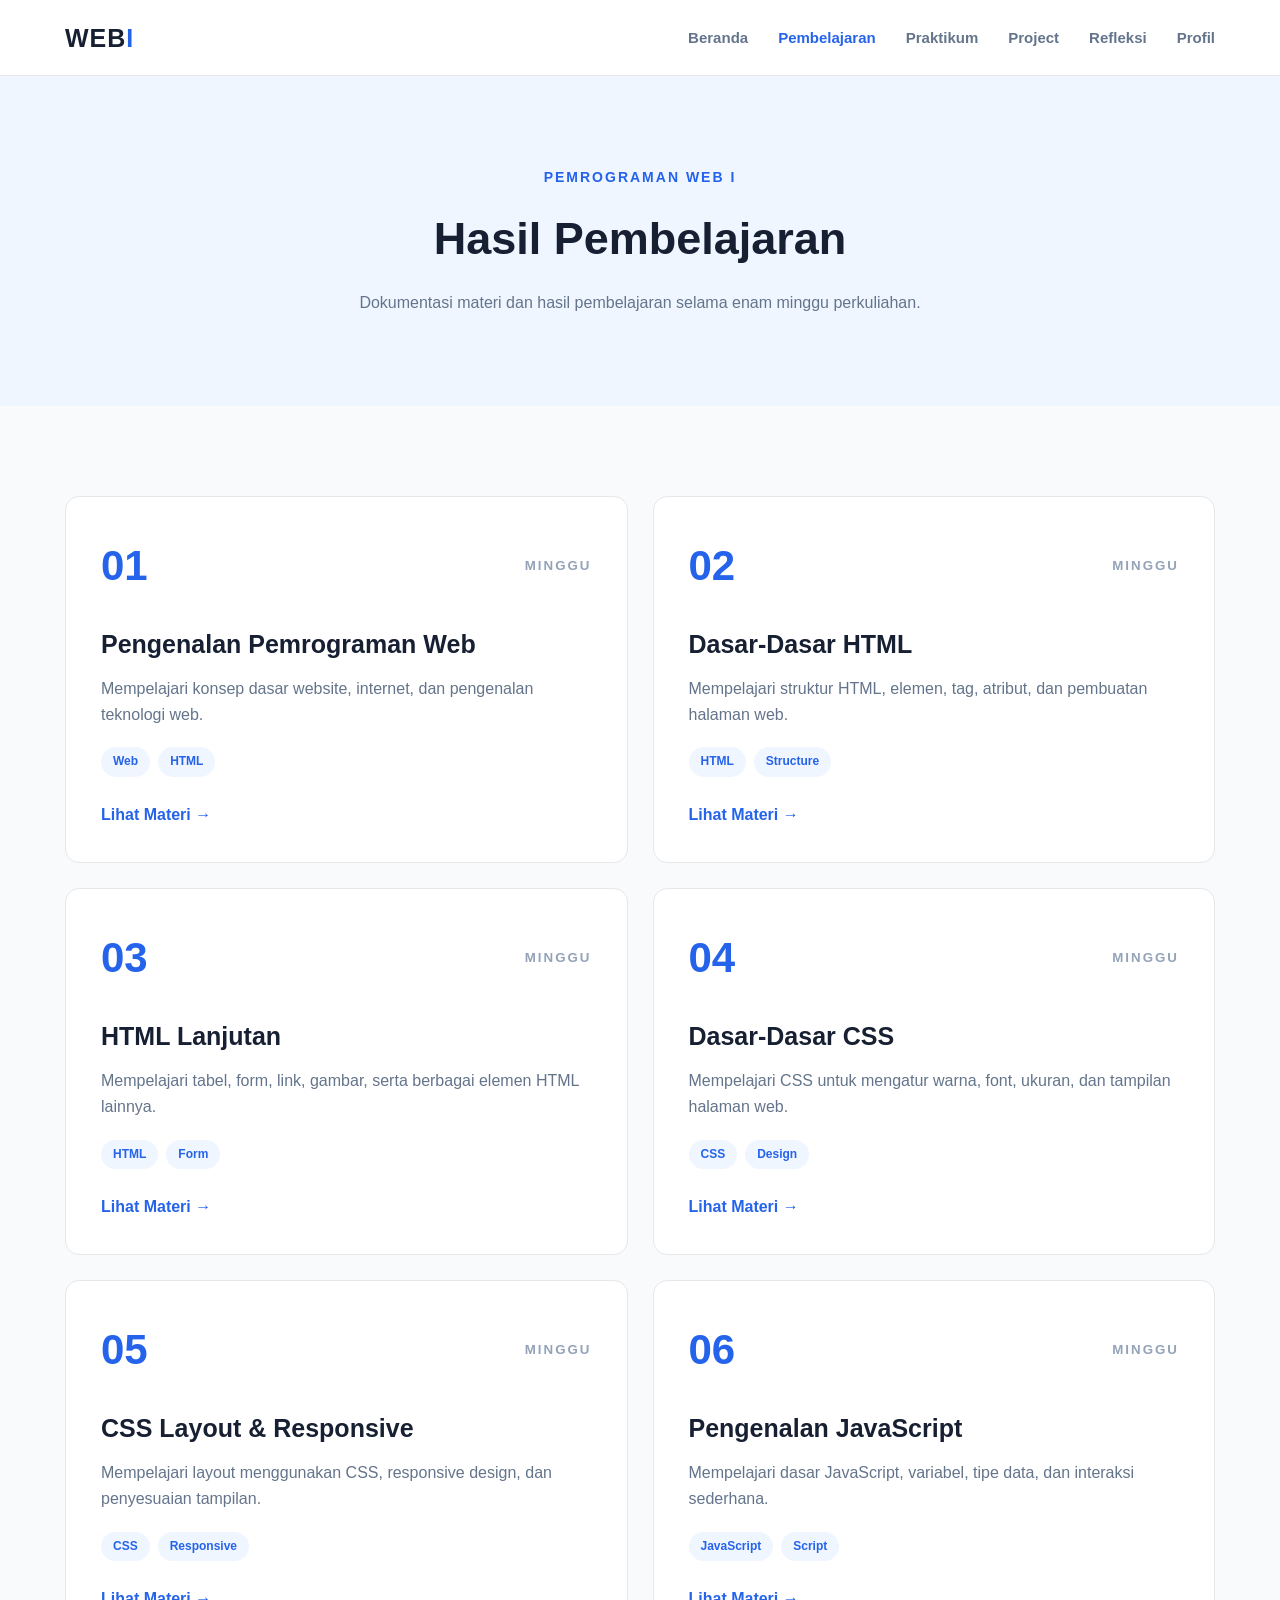
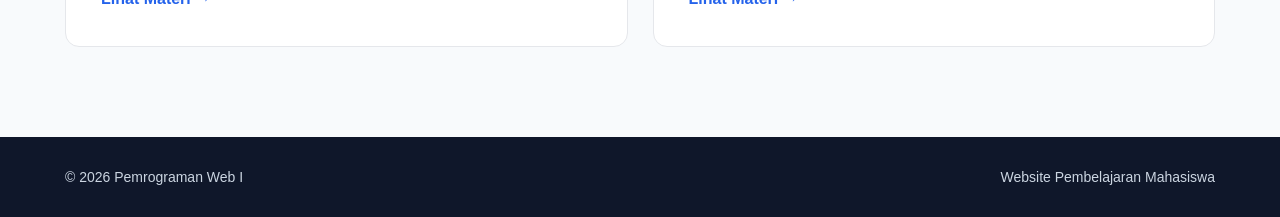
==== pembelajaran.html @ 3faa7b65 "Add files via upload" ====
<!DOCTYPE html>
<html lang="id">
<head>
    <meta charset="UTF-8">
    <meta name="viewport" content="width=device-width, initial-scale=1.0">

    <title>Pembelajaran - Pemrograman Web I</title>

    <link rel="stylesheet" href="css/style.css">
</head>

<body>

    <!-- NAVBAR -->
    <header class="navbar">
        <div class="container nav-content">

            <a href="index.html" class="logo">
                WEB<span>I</span>
            </a>

            <nav class="nav-menu" id="navMenu">
                <a href="index.html">Beranda</a>
                <a href="pembelajaran.html" class="active">Pembelajaran</a>
                <a href="praktikum.html">Praktikum</a>
                <a href="project.html">Project</a>
                <a href="refleksi.html">Refleksi</a>
                <a href="profil.html">Profil</a>
            </nav>

            <button class="menu-toggle" id="menuToggle">
                ☰
            </button>

        </div>
    </header>


    <!-- HEADER PEMBELAJARAN -->
    <section class="page-header">

        <div class="container">

            <p class="subtitle">
                PEMROGRAMAN WEB I
            </p>

            <h1>
                Hasil Pembelajaran
            </h1>

            <p>
                Dokumentasi materi dan hasil pembelajaran
                selama enam minggu perkuliahan.
            </p>

        </div>

    </section>


    <!-- DAFTAR MINGGU -->
    <main class="learning-section">

        <div class="container">

            <div class="week-grid">

                <!-- MINGGU 1 -->
                <article class="week-card">

                    <div class="week-top">
                        <span>01</span>
                        <small>MINGGU</small>
                    </div>

                    <h2>
                        Pengenalan Pemrograman Web
                    </h2>

                    <p>
                        Mempelajari konsep dasar website,
                        internet, dan pengenalan teknologi web.
                    </p>

                    <div class="tag-container">
                        <span>Web</span>
                        <span>HTML</span>
                    </div>

                    <a href="minggu/minggu1.html" class="week-link">
                        Lihat Materi →
                    </a>

                </article>


                <!-- MINGGU 2 -->
                <article class="week-card">

                    <div class="week-top">
                        <span>02</span>
                        <small>MINGGU</small>
                    </div>

                    <h2>
                        Dasar-Dasar HTML
                    </h2>

                    <p>
                        Mempelajari struktur HTML, elemen,
                        tag, atribut, dan pembuatan halaman web.
                    </p>

                    <div class="tag-container">
                        <span>HTML</span>
                        <span>Structure</span>
                    </div>

                    <a href="minggu/minggu2.html" class="week-link">
                        Lihat Materi →
                    </a>

                </article>


                <!-- MINGGU 3 -->
                <article class="week-card">

                    <div class="week-top">
                        <span>03</span>
                        <small>MINGGU</small>
                    </div>

                    <h2>
                        HTML Lanjutan
                    </h2>

                    <p>
                        Mempelajari tabel, form, link, gambar,
                        serta berbagai elemen HTML lainnya.
                    </p>

                    <div class="tag-container">
                        <span>HTML</span>
                        <span>Form</span>
                    </div>

                    <a href="minggu/minggu3.html" class="week-link">
                        Lihat Materi →
                    </a>

                </article>


                <!-- MINGGU 4 -->
                <article class="week-card">

                    <div class="week-top">
                        <span>04</span>
                        <small>MINGGU</small>
                    </div>

                    <h2>
                        Dasar-Dasar CSS
                    </h2>

                    <p>
                        Mempelajari CSS untuk mengatur warna,
                        font, ukuran, dan tampilan halaman web.
                    </p>

                    <div class="tag-container">
                        <span>CSS</span>
                        <span>Design</span>
                    </div>

                    <a href="minggu/minggu4.html" class="week-link">
                        Lihat Materi →
                    </a>

                </article>


                <!-- MINGGU 5 -->
                <article class="week-card">

                    <div class="week-top">
                        <span>05</span>
                        <small>MINGGU</small>
                    </div>

                    <h2>
                        CSS Layout & Responsive
                    </h2>

                    <p>
                        Mempelajari layout menggunakan CSS,
                        responsive design, dan penyesuaian tampilan.
                    </p>

                    <div class="tag-container">
                        <span>CSS</span>
                        <span>Responsive</span>
                    </div>

                    <a href="minggu/minggu5.html" class="week-link">
                        Lihat Materi →
                    </a>

                </article>


                <!-- MINGGU 6 -->
                <article class="week-card">

                    <div class="week-top">
                        <span>06</span>
                        <small>MINGGU</small>
                    </div>

                    <h2>
                        Pengenalan JavaScript
                    </h2>

                    <p>
                        Mempelajari dasar JavaScript,
                        variabel, tipe data, dan interaksi sederhana.
                    </p>

                    <div class="tag-container">
                        <span>JavaScript</span>
                        <span>Script</span>
                    </div>

                    <a href="minggu/minggu6.html" class="week-link">
                        Lihat Materi →
                    </a>

                </article>

            </div>

        </div>

    </main>


    <!-- FOOTER -->
    <footer>

        <div class="container footer-content">

            <p>
                © 2026 Pemrograman Web I
            </p>

            <p>
                Website Pembelajaran Mahasiswa
            </p>

        </div>

    </footer>


    <script src="js/script.js"></script>

</body>
</html>
---- css/style.css ----
/* =========================
   RESET
========================= */

* {
    margin: 0;
    padding: 0;
    box-sizing: border-box;
}

html {
    scroll-behavior: smooth;
}

body {
    font-family: Arial, Helvetica, sans-serif;
    background: #f8fafc;
    color: #172033;
    line-height: 1.6;
}

a {
    text-decoration: none;
    color: inherit;
}

.container {
    width: 90%;
    max-width: 1150px;
    margin: auto;
}


/* =========================
   NAVBAR
========================= */

.navbar {
    background: white;
    border-bottom: 1px solid #e5e7eb;
    position: sticky;
    top: 0;
    z-index: 1000;
}

.nav-content {
    height: 75px;
    display: flex;
    align-items: center;
    justify-content: space-between;
}

.logo {
    font-size: 25px;
    font-weight: bold;
    letter-spacing: 1px;
}

.logo span {
    color: #2563eb;
}

.nav-menu {
    display: flex;
    gap: 30px;
    align-items: center;
}

.nav-menu a {
    font-size: 15px;
    font-weight: 600;
    color: #64748b;
    transition: 0.3s;
}

.nav-menu a:hover,
.nav-menu a.active {
    color: #2563eb;
}

.menu-toggle {
    display: none;
    border: none;
    background: none;
    font-size: 28px;
    cursor: pointer;
}


/* =========================
   HERO
========================= */

.hero {
    min-height: 600px;
    display: flex;
    align-items: center;
    background: linear-gradient(
        135deg,
        #f8fafc,
        #eff6ff
    );
}

.hero-content {
    display: grid;
    grid-template-columns: 1fr 1fr;
    gap: 70px;
    align-items: center;
}

.subtitle {
    color: #2563eb;
    font-size: 14px;
    font-weight: bold;
    letter-spacing: 2px;
    margin-bottom: 15px;
}

.hero h1 {
    font-size: 52px;
    line-height: 1.15;
    margin-bottom: 25px;
}

.hero h1 span {
    display: block;
    color: #2563eb;
}

.hero-description {
    max-width: 550px;
    color: #64748b;
    font-size: 17px;
    margin-bottom: 30px;
}

.hero-buttons {
    display: flex;
    gap: 15px;
}

.btn {
    padding: 13px 23px;
    border-radius: 8px;
    font-weight: bold;
    display: inline-block;
    transition: 0.3s;
}

.btn-primary {
    background: #2563eb;
    color: white;
}

.btn-primary:hover {
    background: #1d4ed8;
    transform: translateY(-2px);
}

.btn-secondary {
    border: 1px solid #cbd5e1;
    background: white;
}

.btn-secondary:hover {
    border-color: #2563eb;
    color: #2563eb;
}


/* =========================
   CODE CARD
========================= */

.hero-card {
    display: flex;
    justify-content: center;
}

.code-window {
    width: 100%;
    max-width: 500px;
    background: #111827;
    border-radius: 14px;
    overflow: hidden;
    box-shadow: 0 25px 50px rgba(0,0,0,0.15);
}

.window-header {
    height: 45px;
    display: flex;
    align-items: center;
    gap: 7px;
    padding-left: 18px;
    background: #1f2937;
}

.window-header span {
    width: 11px;
    height: 11px;
    border-radius: 50%;
    background: #64748b;
}

.code-content {
    padding: 30px;
    color: #e5e7eb;
    font-family: monospace;
    font-size: 15px;
}

.code-content p {
    margin-bottom: 10px;
}

.indent {
    padding-left: 20px;
}

.indent-2 {
    padding-left: 40px;
}

.code-blue {
    color: #60a5fa;
}

.code-green {
    color: #86efac;
}


/* =========================
   IDENTITY
========================= */

.identity {
    padding: 90px 0;
    background: white;
}

.section-title {
    text-align: center;
    margin-bottom: 45px;
}

.section-title h2 {
    font-size: 35px;
}

.identity-grid {
    display: grid;
    grid-template-columns: repeat(4, 1fr);
    gap: 20px;
}

.info-card {
    padding: 30px;
    border: 1px solid #e5e7eb;
    border-radius: 12px;
    background: #ffffff;
    transition: 0.3s;
}

.info-card:hover {
    transform: translateY(-5px);
    box-shadow: 0 15px 30px rgba(0,0,0,0.08);
}

.info-number {
    color: #2563eb;
    font-size: 13px;
    font-weight: bold;
}

.info-card h3 {
    margin: 15px 0 5px;
}

.info-card p {
    color: #64748b;
}


/* =========================
   OVERVIEW
========================= */

.overview {
    padding: 90px 0;
    background: #172033;
    color: white;
}

.overview-content {
    display: flex;
    justify-content: space-between;
    align-items: center;
    gap: 50px;
}

.overview h2 {
    font-size: 38px;
    margin-bottom: 15px;
}

.overview p {
    color: #cbd5e1;
    max-width: 650px;
}

.week-number {
    display: flex;
    align-items: center;
    gap: 15px;
}

.week-number strong {
    font-size: 90px;
    color: #60a5fa;
    line-height: 1;
}

.week-number span {
    color: #cbd5e1;
}


/* =========================
   FOOTER
========================= */

footer {
    background: #0f172a;
    color: #cbd5e1;
}

.footer-content {
    min-height: 80px;
    display: flex;
    justify-content: space-between;
    align-items: center;
    font-size: 14px;
}


/* =========================
   RESPONSIVE
========================= */

@media (max-width: 900px) {

    .nav-menu {
        position: absolute;
        top: 75px;
        left: 0;
        width: 100%;
        background: white;
        display: none;
        flex-direction: column;
        padding: 25px;
        border-bottom: 1px solid #e5e7eb;
    }

    .nav-menu.show {
        display: flex;
    }

    .menu-toggle {
        display: block;
    }

    .hero-content {
        grid-template-columns: 1fr;
        padding: 70px 0;
    }

    .hero-card {
        order: -1;
    }

    .identity-grid {
        grid-template-columns: repeat(2, 1fr);
    }

    .overview-content {
        flex-direction: column;
        align-items: flex-start;
    }
}


@media (max-width: 600px) {

    .container {
        width: 92%;
    }

    .hero h1 {
        font-size: 38px;
    }

    .hero-description {
        font-size: 15px;
    }

    .hero-buttons {
        flex-direction: column;
    }

    .btn {
        text-align: center;
    }

    .identity-grid {
        grid-template-columns: 1fr;
    }

    .section-title h2 {
        font-size: 28px;
    }

    .overview h2 {
        font-size: 30px;
    }

    .week-number strong {
        font-size: 70px;
    }

    .footer-content {
        flex-direction: column;
        justify-content: center;
        gap: 5px;
        padding: 20px 0;
        text-align: center;
    }

}
/* =========================
   PAGE HEADER
========================= */

.page-header {
    padding: 90px 0;
    background: #eff6ff;
    text-align: center;
}

.page-header h1 {
    font-size: 45px;
    margin-bottom: 15px;
}

.page-header p:last-child {
    color: #64748b;
    max-width: 600px;
    margin: auto;
}


/* =========================
   LEARNING SECTION
========================= */

.learning-section {
    padding: 90px 0;
}

.week-grid {
    display: grid;
    grid-template-columns: repeat(2, 1fr);
    gap: 25px;
}


/* =========================
   WEEK CARD
========================= */

.week-card {
    background: white;
    border: 1px solid #e5e7eb;
    border-radius: 14px;
    padding: 35px;
    transition: 0.3s;
}

.week-card:hover {
    transform: translateY(-6px);
    box-shadow: 0 20px 35px rgba(0,0,0,0.08);
}

.week-top {
    display: flex;
    align-items: center;
    justify-content: space-between;
    margin-bottom: 25px;
}

.week-top span {
    font-size: 42px;
    font-weight: bold;
    color: #2563eb;
}

.week-top small {
    color: #94a3b8;
    font-weight: bold;
    letter-spacing: 2px;
}

.week-card h2 {
    font-size: 25px;
    margin-bottom: 12px;
}

.week-card p {
    color: #64748b;
    margin-bottom: 20px;
}

.tag-container {
    display: flex;
    gap: 8px;
    margin-bottom: 25px;
}

.tag-container span {
    background: #eff6ff;
    color: #2563eb;
    padding: 5px 12px;
    border-radius: 20px;
    font-size: 12px;
    font-weight: bold;
}

.week-link {
    color: #2563eb;
    font-weight: bold;
}

.week-link:hover {
    color: #1d4ed8;
}


/* =========================
   RESPONSIVE WEEK
========================= */

@media (max-width: 700px) {

    .week-grid {
        grid-template-columns: 1fr;
    }

    .page-header {
        padding: 65px 0;
    }

    .page-header h1 {
        font-size: 35px;
    }

}
/* =========================
   DETAIL PAGE
========================= */

.detail-header {
    padding: 70px 0;
    background: #eff6ff;
}

.back-link {
    display: inline-block;
    color: #64748b;
    font-size: 14px;
    font-weight: bold;
    margin-bottom: 40px;
}

.back-link:hover {
    color: #2563eb;
}

.detail-header h1 {
    max-width: 800px;
    font-size: 48px;
    line-height: 1.2;
    margin-bottom: 15px;
}

.detail-header p:last-child {
    max-width: 700px;
    color: #64748b;
    font-size: 17px;
}


/* =========================
   DETAIL LAYOUT
========================= */

.detail-section {
    padding: 80px 0;
}

.detail-layout {
    display: grid;
    grid-template-columns: 1fr 300px;
    gap: 60px;
    align-items: start;
}


/* =========================
   CONTENT
========================= */

.content-block {
    margin-bottom: 60px;
}

.content-block h2 {
    font-size: 27px;
    margin-bottom: 20px;
}

.content-block p {
    color: #475569;
    margin-bottom: 18px;
}

.content-block ul {
    padding-left: 22px;
    color: #475569;
}

.content-block li {
    margin-bottom: 8px;
}


/* =========================
   CODE
========================= */

.code-box {
    background: #111827;
    border-radius: 12px;
    overflow-x: auto;
    margin-top: 20px;
}

.code-box pre {
    padding: 25px;
    color: #e5e7eb;
    font-family: monospace;
    font-size: 14px;
    line-height: 1.7;
}


/* =========================
   RESULT
========================= */

.result-box {
    margin-top: 25px;
    padding: 25px;
    background: #eff6ff;
    border-left: 4px solid #2563eb;
    border-radius: 8px;
}

.result-box strong {
    display: block;
    color: #2563eb;
    margin-bottom: 10px;
}

.result-box p {
    margin: 0;
}


/* =========================
   SIDEBAR
========================= */

.detail-sidebar {
    position: sticky;
    top: 100px;
}

.sidebar-card {
    background: white;
    border: 1px solid #e5e7eb;
    border-radius: 12px;
    padding: 25px;
    margin-bottom: 20px;
}

.sidebar-label {
    color: #2563eb !important;
    font-size: 12px;
    font-weight: bold;
    letter-spacing: 1.5px;
}

.sidebar-card h3 {
    font-size: 23px;
    margin: 10px 0 20px;
}

.sidebar-menu {
    list-style: none;
    padding: 0 !important;
}

.sidebar-menu li {
    padding: 10px 0;
    color: #64748b;
    border-bottom: 1px solid #f1f5f9;
}

.sidebar-menu li.current {
    color: #2563eb;
    font-weight: bold;
}


/* =========================
   WEEK NAVIGATION
========================= */

.week-navigation {
    display: flex;
    justify-content: space-between;
    gap: 15px;
    padding-top: 30px;
    border-top: 1px solid #e5e7eb;
}


/* =========================
   RESPONSIVE DETAIL
========================= */

@media (max-width: 800px) {

    .detail-layout {
        grid-template-columns: 1fr;
    }

    .detail-sidebar {
        position: static;
        order: -1;
    }

    .detail-header h1 {
        font-size: 38px;
    }

}


@media (max-width: 500px) {

    .detail-header {
        padding: 50px 0;
    }

    .detail-header h1 {
        font-size: 32px;
    }

    .detail-section {
        padding: 55px 0;
    }

    .content-block h2 {
        font-size: 23px;
    }

    .week-navigation {
        flex-direction: column;
    }

    .week-navigation .btn {
        width: 100%;
    }

}
/* =========================
   PRAKTIKUM
========================= */

.practice-section {
    padding: 90px 0;
}


.section-intro {
    max-width: 700px;
    margin-bottom: 50px;
}


.section-intro h2 {
    font-size: 34px;
    margin-bottom: 15px;
}


.section-intro p:last-child {
    color: #64748b;
}


/* =========================
   PRACTICE GRID
========================= */

.practice-grid {
    display: grid;
    grid-template-columns: repeat(2, 1fr);
    gap: 25px;
}


/* =========================
   PRACTICE CARD
========================= */

.practice-card {
    display: grid;
    grid-template-columns: 70px 1fr;
    gap: 25px;

    background: white;

    border: 1px solid #e5e7eb;

    border-radius: 14px;

    padding: 30px;

    transition: 0.3s;
}


.practice-card:hover {
    transform: translateY(-5px);

    box-shadow:
        0 18px 35px rgba(0, 0, 0, 0.08);
}


.practice-number {
    font-size: 28px;

    font-weight: bold;

    color: #2563eb;
}


.practice-label {
    font-size: 11px;

    font-weight: bold;

    letter-spacing: 1.5px;

    color: #2563eb;
}


.practice-content h3 {
    font-size: 22px;

    margin: 8px 0 12px;
}


.practice-content p {
    color: #64748b;

    margin-bottom: 18px;
}


.practice-link {
    display: inline-block;

    color: #2563eb;

    font-weight: bold;

    margin-top: 5px;
}


.practice-link:hover {
    color: #1d4ed8;
}



/* =========================
   RESPONSIVE
========================= */

@media (max-width: 750px) {

    .practice-grid {
        grid-template-columns: 1fr;
    }

}


@media (max-width: 500px) {

    .practice-section {
        padding: 60px 0;
    }


    .section-intro h2 {
        font-size: 28px;
    }


    .practice-card {
        grid-template-columns: 1fr;

        gap: 10px;

        padding: 25px;
    }


    .practice-number {
        font-size: 24px;
    }

}
/* =========================
   PROJECT
========================= */

.project-section {
    padding: 90px 0;
}


/* =========================
   MAIN PROJECT
========================= */

.main-project {
    display: grid;

    grid-template-columns: 180px 1fr;

    gap: 50px;

    padding: 50px;

    background: #eff6ff;

    border-radius: 18px;

    margin-bottom: 100px;
}


.project-number {
    font-size: 18px;

    font-weight: bold;

    color: #2563eb;

    letter-spacing: 2px;
}


.project-label {
    font-size: 12px;

    font-weight: bold;

    color: #2563eb;

    letter-spacing: 1.5px;
}


.project-info h2 {
    font-size: 42px;

    line-height: 1.2;

    margin: 10px 0 20px;
}


.project-info p {
    color: #64748b;

    max-width: 700px;

    margin-bottom: 15px;
}


/* =========================
   PROJECT TECHNOLOGY
========================= */

.project-tech {
    display: flex;

    flex-wrap: wrap;

    gap: 10px;

    margin: 25px 0;
}


.project-tech span {
    padding: 7px 14px;

    background: white;

    border-radius: 20px;

    color: #2563eb;

    font-size: 13px;

    font-weight: bold;
}


/* =========================
   PROCESS
========================= */

.project-process {
    margin-bottom: 100px;
}


.process-grid {
    display: grid;

    grid-template-columns:
        repeat(3, 1fr);

    gap: 20px;

    margin-top: 40px;
}


.process-card {
    padding: 30px;

    border: 1px solid #e5e7eb;

    border-radius: 14px;

    background: white;

    transition: 0.3s;
}


.process-card:hover {
    transform: translateY(-5px);

    box-shadow:
        0 15px 30px
        rgba(0, 0, 0, 0.08);
}


.process-card > span {
    display: block;

    color: #2563eb;

    font-size: 25px;

    font-weight: bold;

    margin-bottom: 20px;
}


.process-card h3 {
    font-size: 21px;

    margin-bottom: 10px;
}


.process-card p {
    color: #64748b;
}


/* =========================
   PROJECT RESULT
========================= */

.project-result {
    padding: 60px;

    border: 1px solid #e5e7eb;

    border-radius: 18px;

    background: white;
}


.result-content {
    max-width: 750px;
}


.result-content h2 {
    font-size: 35px;

    line-height: 1.3;

    margin: 10px 0 20px;
}


.result-content > p {
    color: #64748b;

    margin-bottom: 20px;
}


/* =========================
   RESPONSIVE
========================= */

@media (max-width: 850px) {

    .main-project {
        grid-template-columns: 1fr;

        gap: 20px;

        padding: 35px;
    }


    .process-grid {
        grid-template-columns:
            repeat(2, 1fr);
    }


    .project-info h2 {
        font-size: 35px;
    }

}


@media (max-width: 600px) {

    .project-section {
        padding: 60px 0;
    }


    .main-project {
        padding: 25px;
    }


    .process-grid {
        grid-template-columns: 1fr;
    }


    .project-info h2 {
        font-size: 30px;
    }


    .project-result {
        padding: 30px;
    }


    .result-content h2 {
        font-size: 28px;
    }

}
/* =========================
   REFLECTION
========================= */

.reflection-section {
    padding: 90px 0;
}


/* =========================
   INTRO
========================= */

.reflection-intro {
    max-width: 800px;
    margin-bottom: 100px;
}

.reflection-intro h2 {
    font-size: 42px;
    line-height: 1.25;
    margin: 10px 0 25px;
}

.reflection-intro p {
    color: #64748b;
    margin-bottom: 18px;
}


/* =========================
   PROGRESS
========================= */

.reflection-progress {
    margin-bottom: 100px;
}

.progress-grid {
    display: grid;
    grid-template-columns: repeat(3, 1fr);
    gap: 25px;
    margin-top: 40px;
}

.progress-card {
    padding: 30px;

    border: 1px solid #e5e7eb;

    border-radius: 14px;

    background: white;

    transition: 0.3s;
}

.progress-card:hover {
    transform: translateY(-5px);

    box-shadow:
        0 15px 30px
        rgba(0, 0, 0, 0.08);
}

.progress-number {
    display: block;

    color: #2563eb;

    font-size: 25px;

    font-weight: bold;

    margin-bottom: 20px;
}

.progress-card h3 {
    font-size: 23px;
    margin-bottom: 12px;
}

.progress-card p {
    color: #64748b;
}


/* =========================
   REFLECTION COLUMNS
========================= */

.reflection-columns {
    display: grid;

    grid-template-columns:
        repeat(2, 1fr);

    gap: 25px;

    margin-bottom: 100px;
}

.reflection-box {
    padding: 40px;

    border-radius: 16px;

    background: #eff6ff;
}

.reflection-box h2 {
    font-size: 30px;

    margin: 10px 0 20px;
}

.reflection-box p {
    color: #64748b;

    margin-bottom: 18px;
}


/* =========================
   IMPORTANT
========================= */

.important-section {
    padding: 60px;

    background: #111827;

    border-radius: 18px;

    margin-bottom: 100px;
}

.important-content {
    max-width: 800px;
}

.important-content .subtitle {
    color: #60a5fa;
}

.important-content h2 {
    color: white;

    font-size: 38px;

    margin: 10px 0 20px;
}

.important-content p {
    color: #cbd5e1;

    margin-bottom: 18px;
}


/* =========================
   FUTURE
========================= */

.future-section {
    margin-bottom: 30px;
}

.future-grid {
    display: grid;

    grid-template-columns:
        repeat(3, 1fr);

    gap: 25px;

    margin-top: 40px;
}

.future-item {
    padding: 30px;

    border: 1px solid #e5e7eb;

    border-radius: 14px;
}

.future-item span {
    display: block;

    color: #2563eb;

    font-size: 24px;

    font-weight: bold;

    margin-bottom: 20px;
}

.future-item h3 {
    font-size: 21px;

    margin-bottom: 10px;
}

.future-item p {
    color: #64748b;
}


/* =========================
   RESPONSIVE
========================= */

@media (max-width: 800px) {

    .progress-grid {
        grid-template-columns: 1fr;
    }

    .reflection-columns {
        grid-template-columns: 1fr;
    }

    .future-grid {
        grid-template-columns: 1fr;
    }

    .reflection-intro h2 {
        font-size: 35px;
    }

    .important-section {
        padding: 40px 30px;
    }

    .important-content h2 {
        font-size: 32px;
    }

}


@media (max-width: 500px) {

    .reflection-section {
        padding: 60px 0;
    }

    .reflection-intro {
        margin-bottom: 70px;
    }

    .reflection-intro h2 {
        font-size: 30px;
    }

    .reflection-box {
        padding: 30px;
    }

    .important-section {
        padding: 30px 25px;
    }

    .important-content h2 {
        font-size: 28px;
    }

}
/* =========================
   PROFILE
========================= */

.profile-section {
    padding: 90px 0;
}


/* =========================
   PROFILE MAIN
========================= */

.profile-main {
    display: grid;

    grid-template-columns: 220px 1fr;

    gap: 50px;

    align-items: center;

    padding: 50px;

    background: #eff6ff;

    border-radius: 18px;

    margin-bottom: 100px;
}


.profile-avatar {
    width: 180px;

    height: 180px;

    display: flex;

    align-items: center;

    justify-content: center;

    border-radius: 50%;

    background: white;

    border: 5px solid #dbeafe;
}


.profile-avatar span {
    font-size: 42px;

    font-weight: bold;

    color: #2563eb;
}


.profile-info h2 {
    font-size: 40px;

    margin: 10px 0 15px;
}


.profile-info > p {
    color: #64748b;

    max-width: 700px;

    margin-bottom: 25px;
}


/* =========================
   PROFILE DATA
========================= */

.profile-data {
    display: grid;

    grid-template-columns:
        repeat(3, 1fr);

    gap: 20px;
}


.profile-data div {
    display: flex;

    flex-direction: column;

    gap: 6px;
}


.profile-data span {
    font-size: 12px;

    color: #64748b;
}


.profile-data strong {
    font-size: 14px;

    color: #1e293b;
}


/* =========================
   ABOUT
========================= */

.profile-about {
    max-width: 800px;

    margin-bottom: 100px;
}


.profile-about h2 {
    font-size: 38px;

    margin: 10px 0 20px;
}


.profile-about p {
    color: #64748b;

    margin-bottom: 18px;
}


/* =========================
   SKILLS
========================= */

.skill-section {
    margin-bottom: 100px;
}


.skill-grid {
    display: grid;

    grid-template-columns:
        repeat(4, 1fr);

    gap: 20px;

    margin-top: 40px;
}


.skill-card {
    padding: 30px;

    background: white;

    border: 1px solid #e5e7eb;

    border-radius: 14px;

    transition: 0.3s;
}


.skill-card:hover {
    transform: translateY(-5px);

    box-shadow:
        0 15px 30px
        rgba(0, 0, 0, 0.08);
}


.skill-card span {
    display: block;

    color: #2563eb;

    font-size: 24px;

    font-weight: bold;

    margin-bottom: 20px;
}


.skill-card h3 {
    font-size: 21px;

    margin-bottom: 10px;
}


.skill-card p {
    color: #64748b;
}


/* =========================
   CLOSING
========================= */

.profile-closing {
    display: flex;

    align-items: center;

    justify-content: space-between;

    gap: 30px;

    padding: 50px;

    border-radius: 18px;

    background: #111827;
}


.profile-closing h2 {
    color: white;

    font-size: 35px;

    margin: 8px 0 15px;
}


.profile-closing p:last-child {
    color: #cbd5e1;

    max-width: 650px;
}


/* =========================
   RESPONSIVE
========================= */

@media (max-width: 900px) {

    .profile-main {
        grid-template-columns: 1fr;

        text-align: center;

        justify-items: center;
    }


    .profile-info > p {
        margin-left: auto;

        margin-right: auto;
    }


    .profile-data {
        grid-template-columns:
            repeat(2, 1fr);

        text-align: left;
    }


    .skill-grid {
        grid-template-columns:
            repeat(2, 1fr);
    }


    .profile-closing {
        flex-direction: column;

        align-items: flex-start;
    }

}


@media (max-width: 550px) {

    .profile-section {
        padding: 60px 0;
    }


    .profile-main {
        padding: 30px 20px;
    }


    .profile-avatar {
        width: 140px;

        height: 140px;
    }


    .profile-avatar span {
        font-size: 32px;
    }


    .profile-info h2 {
        font-size: 30px;
    }


    .profile-data {
        grid-template-columns: 1fr;
    }


    .skill-grid {
        grid-template-columns: 1fr;
    }


    .profile-closing {
        padding: 35px 25px;
    }


    .profile-closing h2 {
        font-size: 28px;
    }

}
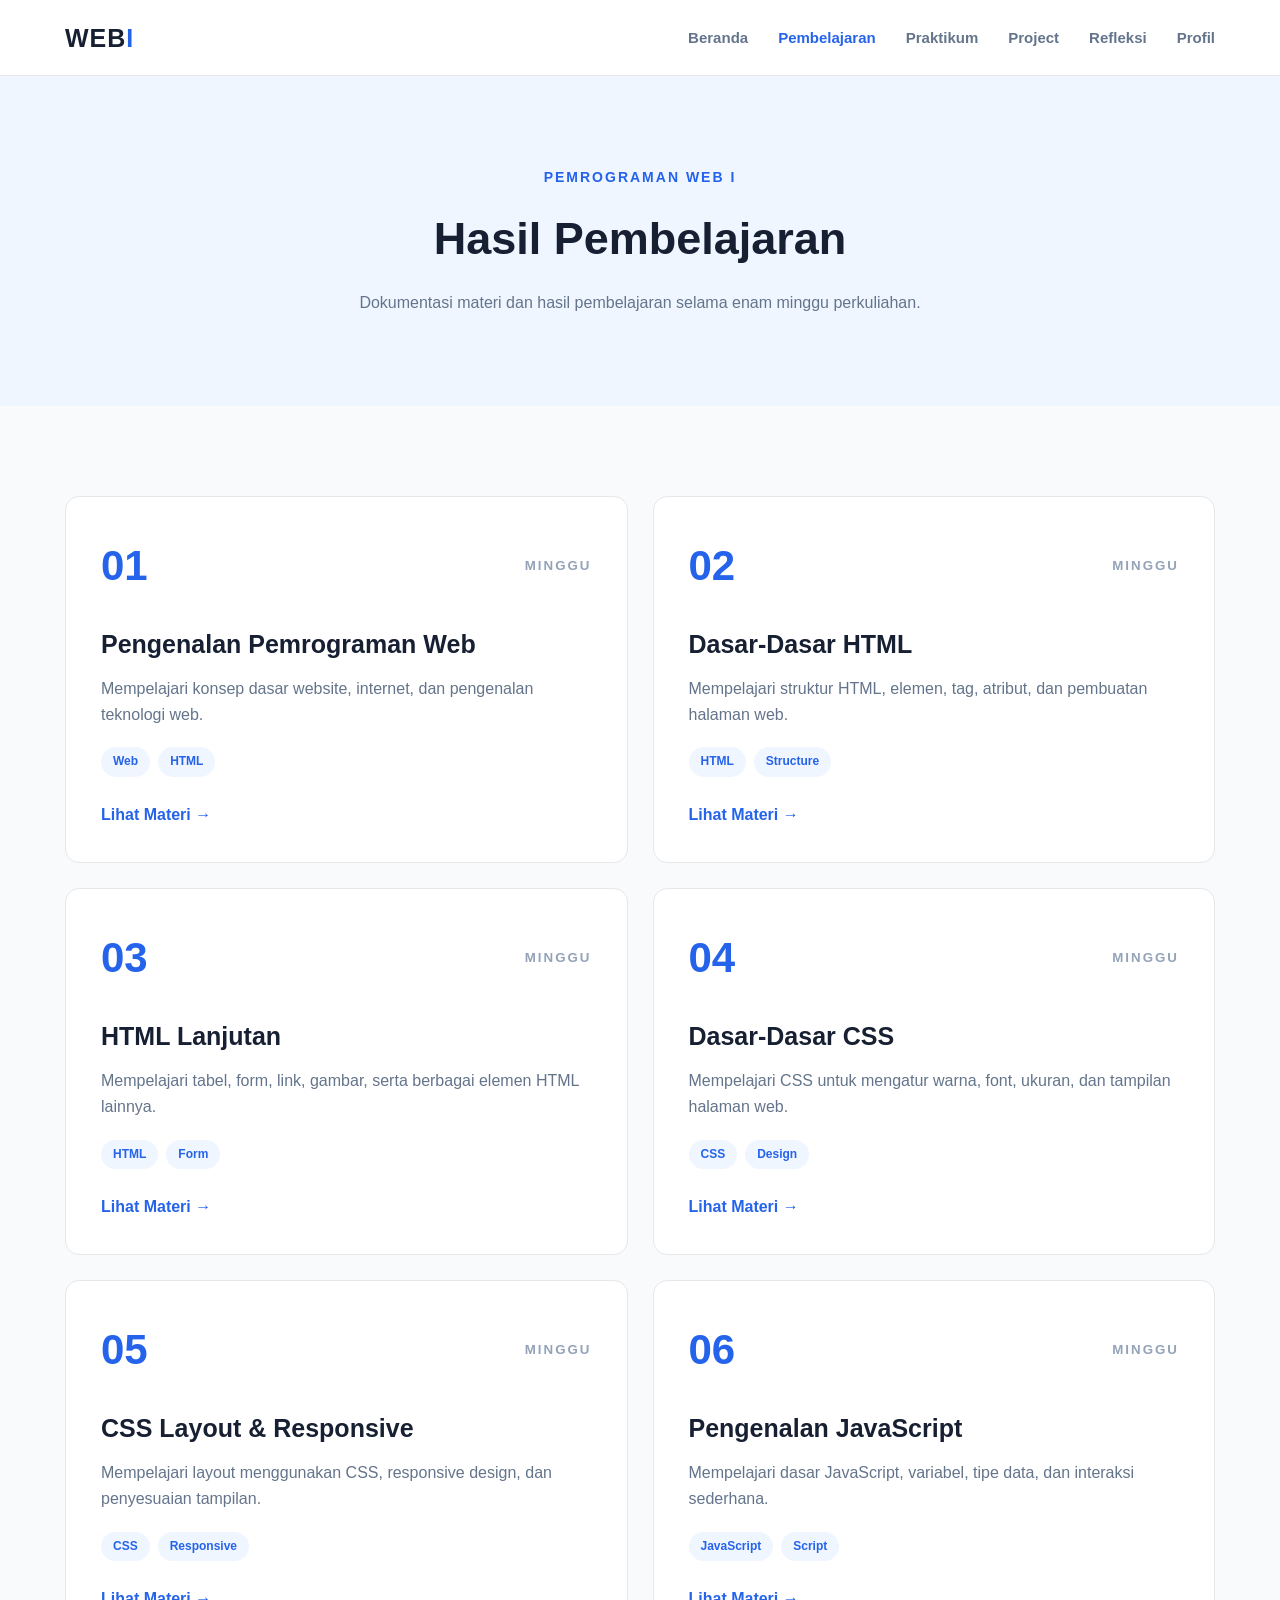
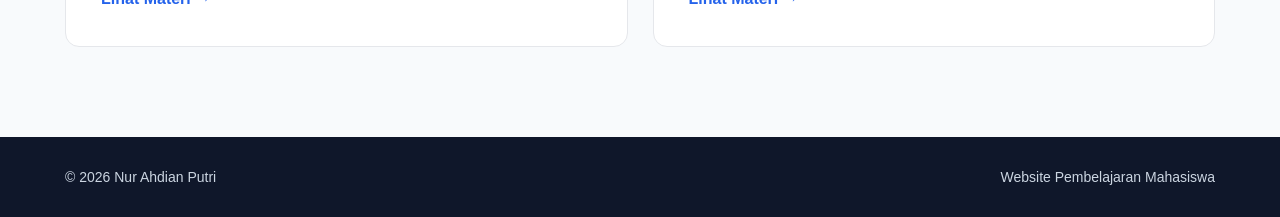
==== commit 271907be: "Revise footer and maintain HTML structure Updated footer content and ensured proper HTML structure." ====
--- a/pembelajaran.html
+++ b/pembelajaran.html
@@ -252,7 +252,7 @@
         <div class="container footer-content">
 
             <p>
-                © 2026 Pemrograman Web I
+                © 2026 Nur Ahdian Putri
             </p>
 
             <p>
@@ -267,4 +267,4 @@
     <script src="js/script.js"></script>
 
 </body>
-</html>+</html>
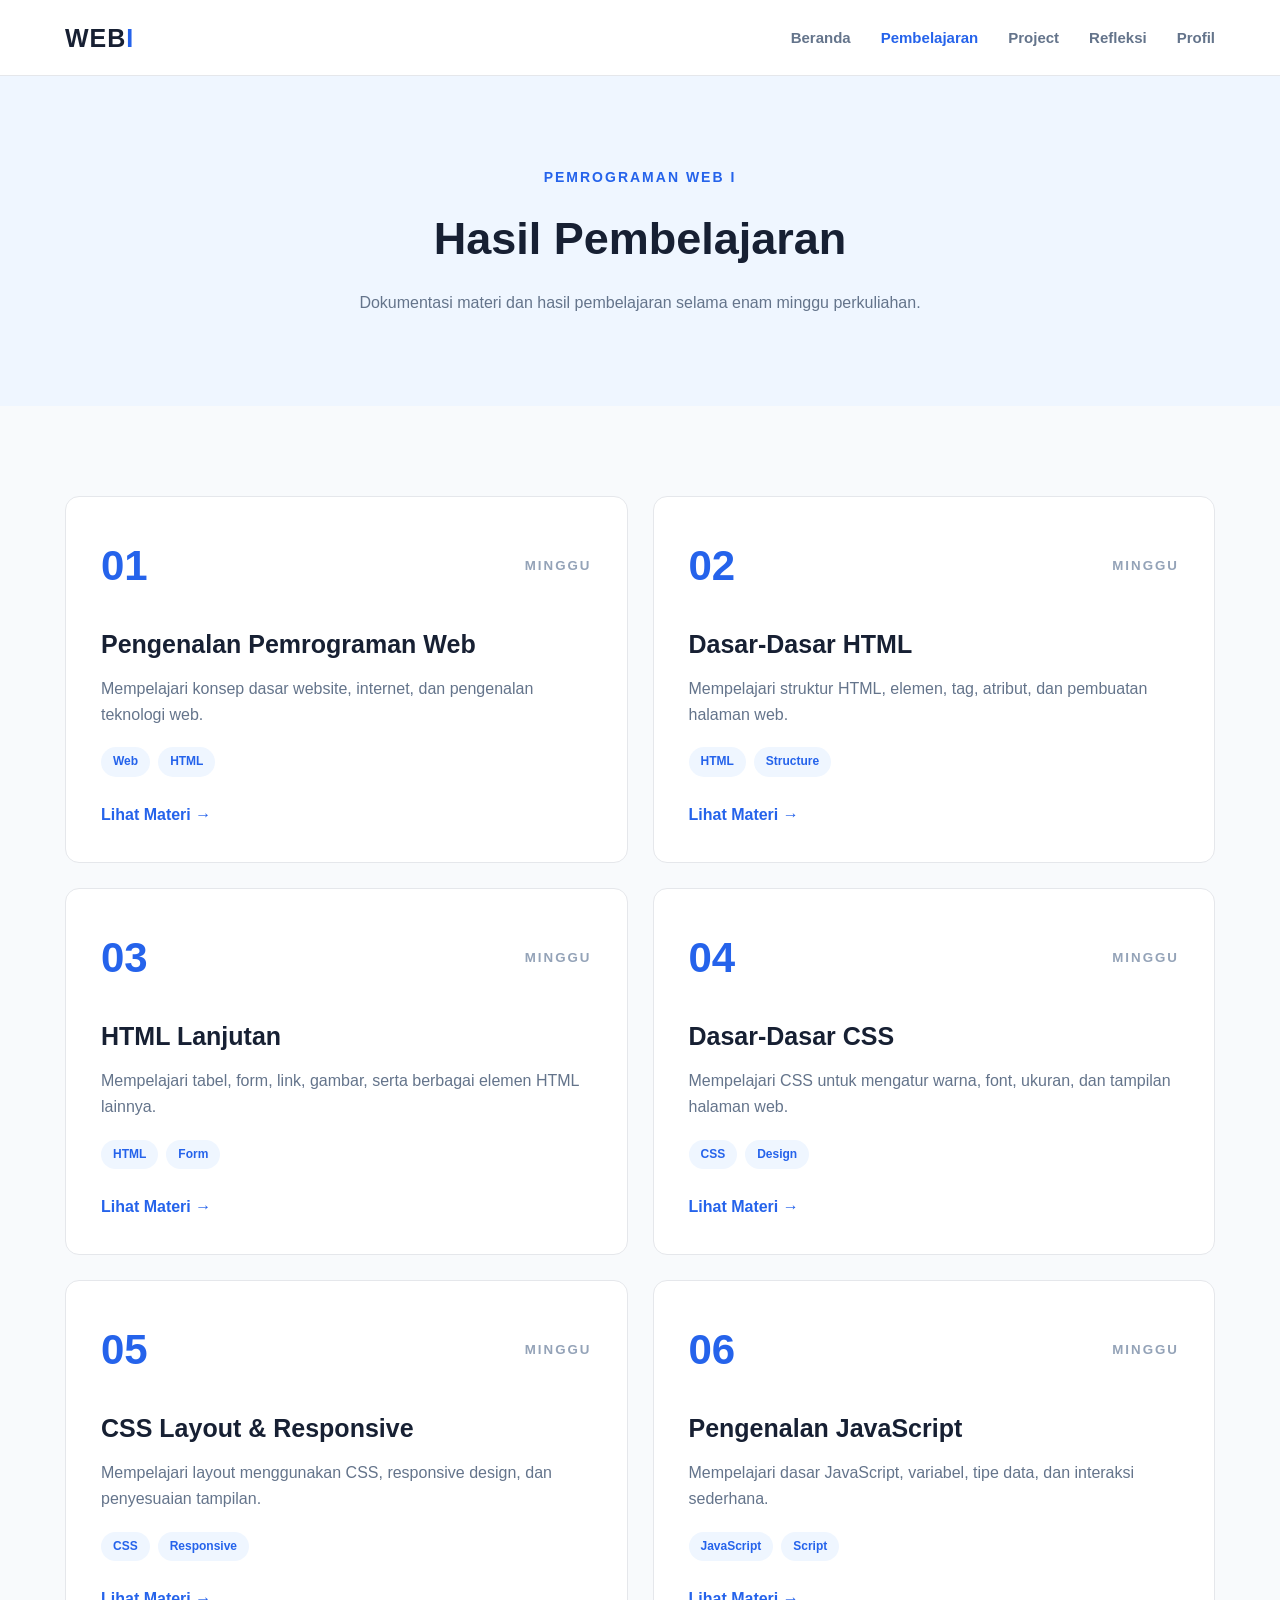
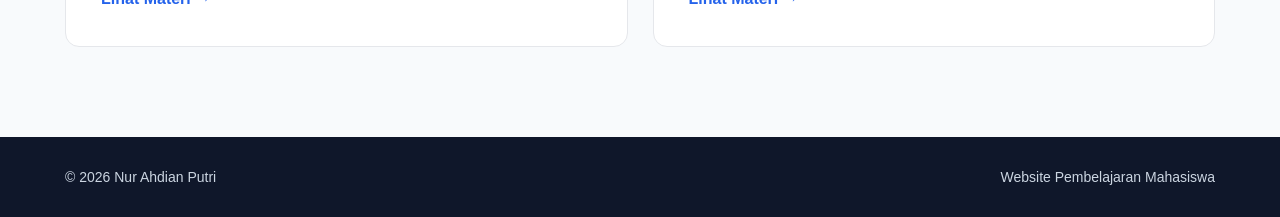
==== commit 11c0bf78: "Fix HTML structure and update content" ====
--- a/pembelajaran.html
+++ b/pembelajaran.html
@@ -22,7 +22,6 @@
             <nav class="nav-menu" id="navMenu">
                 <a href="index.html">Beranda</a>
                 <a href="pembelajaran.html" class="active">Pembelajaran</a>
-                <a href="praktikum.html">Praktikum</a>
                 <a href="project.html">Project</a>
                 <a href="refleksi.html">Refleksi</a>
                 <a href="profil.html">Profil</a>
